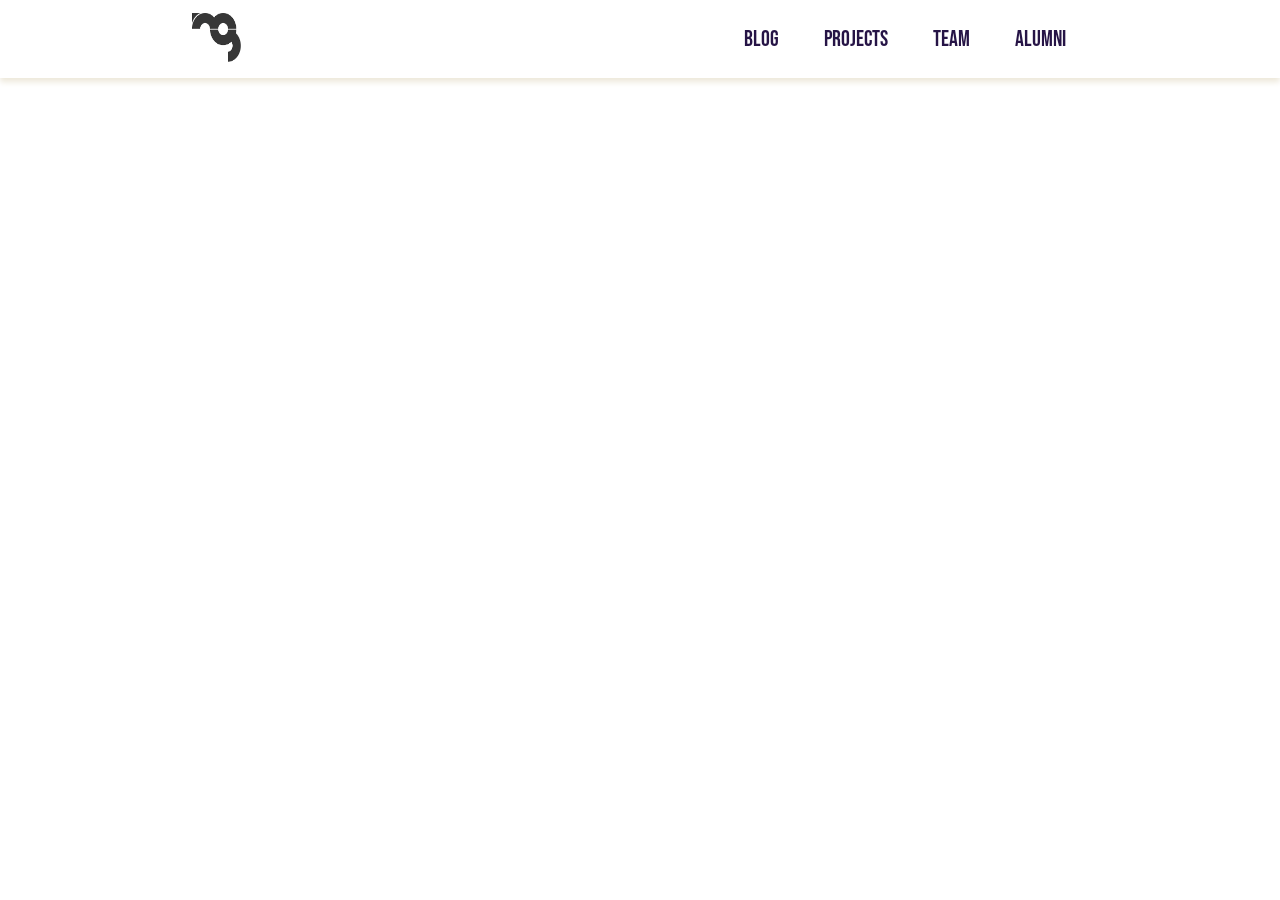
==== index.html @ 042db969 "blog skeleton created" ====
<!DOCTYPE html>
<html>

<head>
    <meta name="viewport" content="width=device-width, initial-scale=1.0">
    <link rel="stylesheet" href="styleIndex.css">
    </link>
    <title>Information Management Group</title>
    <link rel="icon" href="favicon.ico" type="image/x-icon">
</head>

<body>
    <!-- <div class="universe"> -->
        <div class="navSurroundings">
            <div class="navSystem">

                <div class="navLogo">
                    <a href="index.html">
                        <img src="imglogo.png" id="imgLogo" alt="IMG LOGO" width="49px" height="49px">
                        </img></a>
                </div>

                <div class="navLinks">
                    <a href="blog.html" class="navList">BLOG</a>
                    <a href="#" class="navList">PROJECTS</a>
                    <a href="#" class="navList">TEAM</a>
                    <a href="#" class="navList">ALUMNI</a>
                </div>

            </div>
        </div>

        <div class="surroundings">
            <div class="system">
                <div class="mainPage">
                    <!-- 
                <div class="lColumn">
                    <div class="head1">
                        <h1>Playing With</h1>
                    </div>
                    <div class="head1">
                        <h1>new ideas.</h1>
                    </div>
                </div>
                <div class="rColumn"> -->
                    <!-- <img id="compImg" src="computer.png"></img> -->
                    <!-- </div> -->

                </div>
            </div>
        </div>

        <footer class="CreditBox">
            <div class="Credits">© 2021 Information Management Group</div>
        </footer>
    <!-- </div> -->
</body>

</html>
---- styleIndex.css ----
@import url('https://fonts.googleapis.com/css2?family=Bebas+Neue&family=Lato:wght@100&display=swap');
@import url('https://fonts.googleapis.com/css2?family=Bebas+Neue&display=swap');
@import url('https://fonts.googleapis.com/css2?family=Playfair+Display&display=swap');
@import url('https://fonts.googleapis.com/css?family=Nunito+Sans&display=swap');

/* .universe{
    display:flex;
    flex-direction: column;
} */

.navSurroundings{
    position:fixed;
    display: flex;
    flex-direction: row;
    justify-content: center;
    align-items: center;
    background-color: white;
    top: 0;
    left: 0;
    right: 0;
    /* the following box-shadow is copied */
    box-shadow: 0px 4px 6px 0 #ede8da;
}

/* .navSurroundings.universe{
    justify-content: flex-start;
} */

.navSystem{
    display:flex;
    flex-direction: row;
    justify-content: space-between;
    /* the following dimensions for this class are copied except for width */
    width: 70vw;
    height: 78px;
    margin-left: 0.9em;
    margin-right: 0.9em;
}

.navLogo{
    display: flex;
    flex-direction: row;
    justify-content: center;
    align-items: center;
}

.navLinks{
    display: flex;
    flex-direction: row;
    justify-content: space-between;
    align-items:center;

}

.navList{
    font-family: 'Bebas Neue';
    font-size:1.4rem;
    text-decoration: none;
    padding: 0.5em 1em;
    color: #261446;
}

.CreditBox{
    display:flex;
    flex-direction: row;
    justify-content: flex-start;
    align-items: center;
    left: 0;
    right: 0;
    bottom: 0;
    width: 100fw;
    padding: 1em 1em 1em 1em;
    background-color: #263146;
}

/* .CreditBox.universe{
    justify-content: flex-end;
} */

.Credits{
    font-family: sans-serif;
    color: white;
    line-height: 1.4285em;
    margin-left: 1em!important;
    margin-right: 1em!important;
}
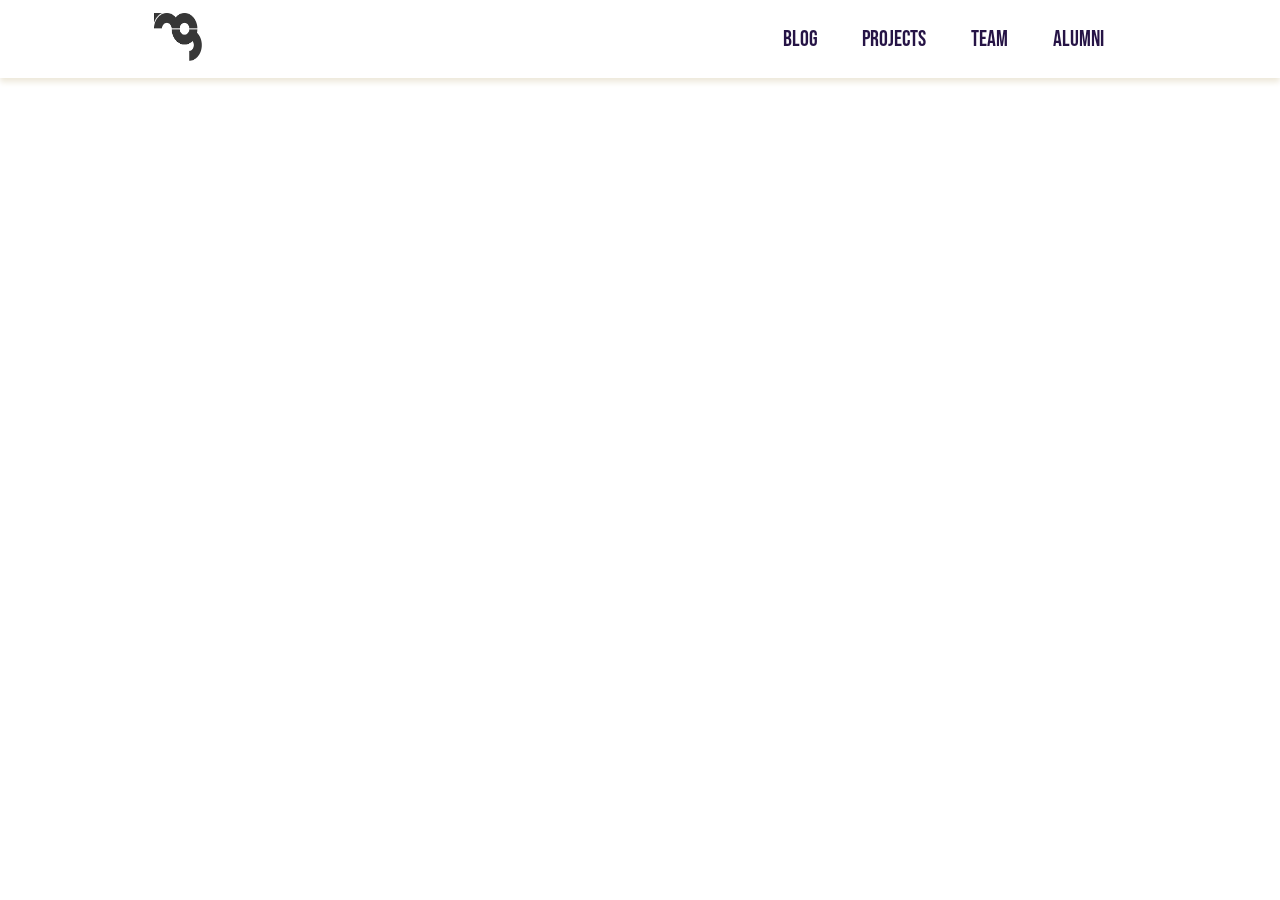
==== commit fae321b3: "Blog Page in Desktop View" ====
--- a/index.html
+++ b/index.html
@@ -10,13 +10,12 @@
 </head>
 
 <body>
-    <!-- <div class="universe"> -->
+    <div class="universe">
         <div class="navSurroundings">
             <div class="navSystem">
-
                 <div class="navLogo">
                     <a href="index.html">
-                        <img src="imglogo.png" id="imgLogo" alt="IMG LOGO" width="49px" height="49px">
+                        <img src="imglogo.png" id="imgLogo" href="index.html" alt="IMG LOGO" width="49px" height="49px">
                         </img></a>
                 </div>
 
@@ -50,10 +49,11 @@
             </div>
         </div>
 
-        <footer class="CreditBox">
-            <div class="Credits">© 2021 Information Management Group</div>
-        </footer>
-    <!-- </div> -->
+        
+    </div>
+    <footer class="CreditBox">
+        <div class="Credits">© 2021 Information Management Group</div>
+    </footer>
 </body>
 
 </html>--- a/styleIndex.css
+++ b/styleIndex.css
@@ -3,10 +3,20 @@
 @import url('https://fonts.googleapis.com/css2?family=Playfair+Display&display=swap');
 @import url('https://fonts.googleapis.com/css?family=Nunito+Sans&display=swap');
 
-/* .universe{
+
+body{
+    display: flex;
+    flex-direction: column;
+    margin: 0 0 0 0;
+    bottom: 0;
+}
+
+#universe{
+    width:100%;
     display:flex;
     flex-direction: column;
-} */
+    min-width:320px;
+}
 
 .navSurroundings{
     position:fixed;
@@ -22,16 +32,12 @@
     box-shadow: 0px 4px 6px 0 #ede8da;
 }
 
-/* .navSurroundings.universe{
-    justify-content: flex-start;
-} */
-
 .navSystem{
     display:flex;
     flex-direction: row;
     justify-content: space-between;
     /* the following dimensions for this class are copied except for width */
-    width: 70vw;
+    width: 76vw;
     height: 78px;
     margin-left: 0.9em;
     margin-right: 0.9em;
@@ -42,6 +48,13 @@
     flex-direction: row;
     justify-content: center;
     align-items: center;
+    width: 48px;
+    min-width: 48px;
+}
+
+#imgLogo{
+    width: 48px;
+    height: 48px;
 }
 
 .navLinks{
@@ -60,27 +73,24 @@
     color: #261446;
 }
 
+
 .CreditBox{
-    display:flex;
+    /* display:flex;
     flex-direction: row;
     justify-content: flex-start;
-    align-items: center;
-    left: 0;
-    right: 0;
-    bottom: 0;
-    width: 100fw;
-    padding: 1em 1em 1em 1em;
-    background-color: #263146;
+    align-items: center; */
+    padding: 0.5em 1em 0.5em 1em;
+    /* left: 0;
+    right: 0; */
+    width: 100vw;
+    background-color: #263146; 
 }
-
-/* .CreditBox.universe{
-    justify-content: flex-end;
-} */
 
 .Credits{
     font-family: sans-serif;
     color: white;
-    line-height: 1.4285em;
+    line-height: 1.4em;
     margin-left: 1em!important;
     margin-right: 1em!important;
+    /* align-items: center; */
 }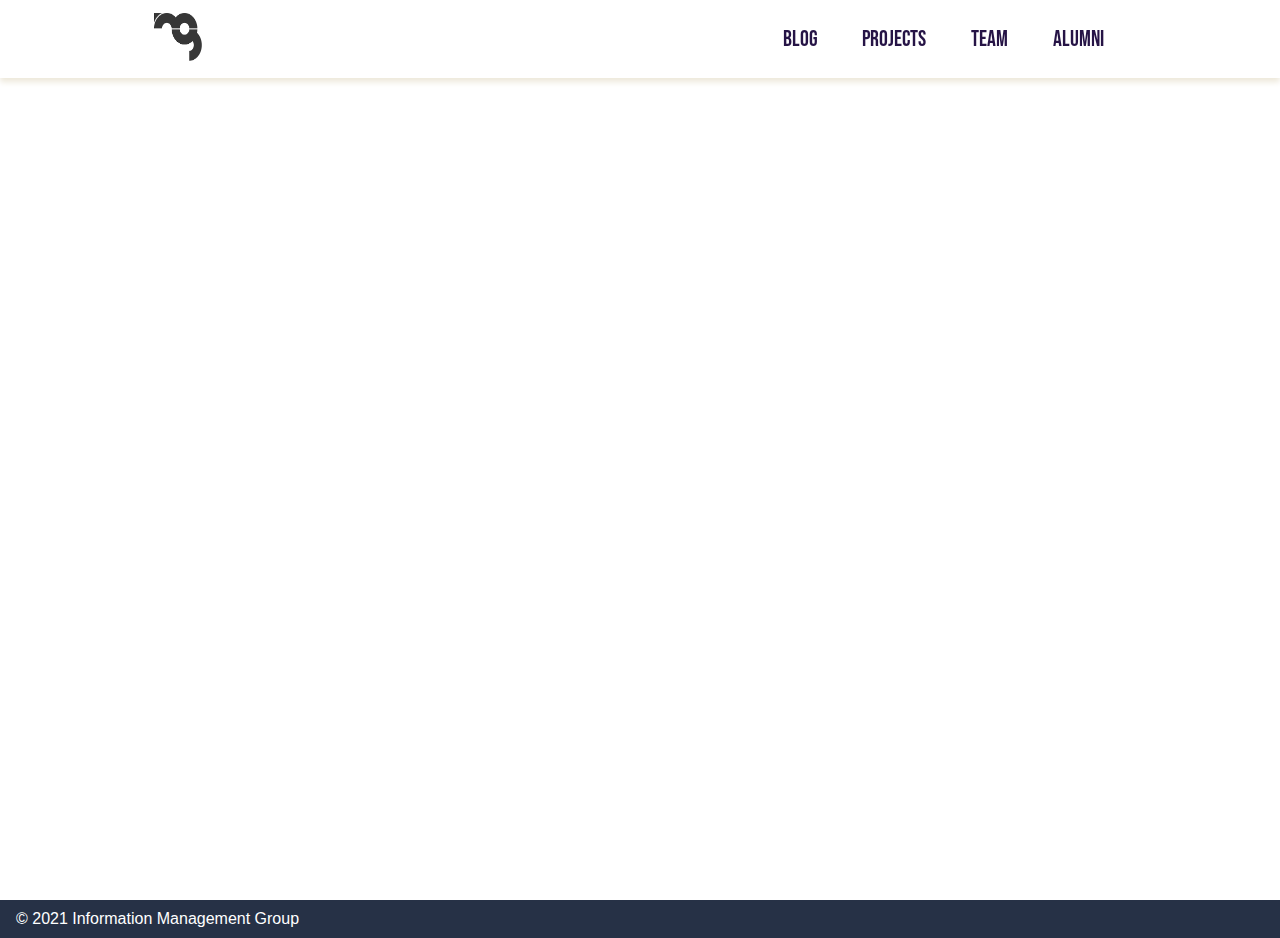
==== commit 4f1e8076: "worked a bit on blog" ====
--- a/index.html
+++ b/index.html
@@ -32,19 +32,7 @@
         <div class="surroundings">
             <div class="system">
                 <div class="mainPage">
-                    <!-- 
-                <div class="lColumn">
-                    <div class="head1">
-                        <h1>Playing With</h1>
-                    </div>
-                    <div class="head1">
-                        <h1>new ideas.</h1>
-                    </div>
-                </div>
-                <div class="rColumn"> -->
-                    <!-- <img id="compImg" src="computer.png"></img> -->
-                    <!-- </div> -->
-
+                   
                 </div>
             </div>
         </div>
--- a/styleIndex.css
+++ b/styleIndex.css
@@ -73,13 +73,26 @@
     color: #261446;
 }
 
+.surroundings{
+    width:100vw;
+    height:100vh;
+}
+
+.system{
+    width: 76vw;
+    height: 100vh;
+}
+
+.mainPage{
+    
+}
 
 .CreditBox{
     /* display:flex;
     flex-direction: row;
     justify-content: flex-start;
     align-items: center; */
-    padding: 0.5em 1em 0.5em 1em;
+    padding: 0.5em 0em 0.5em 0em;
     /* left: 0;
     right: 0; */
     width: 100vw;
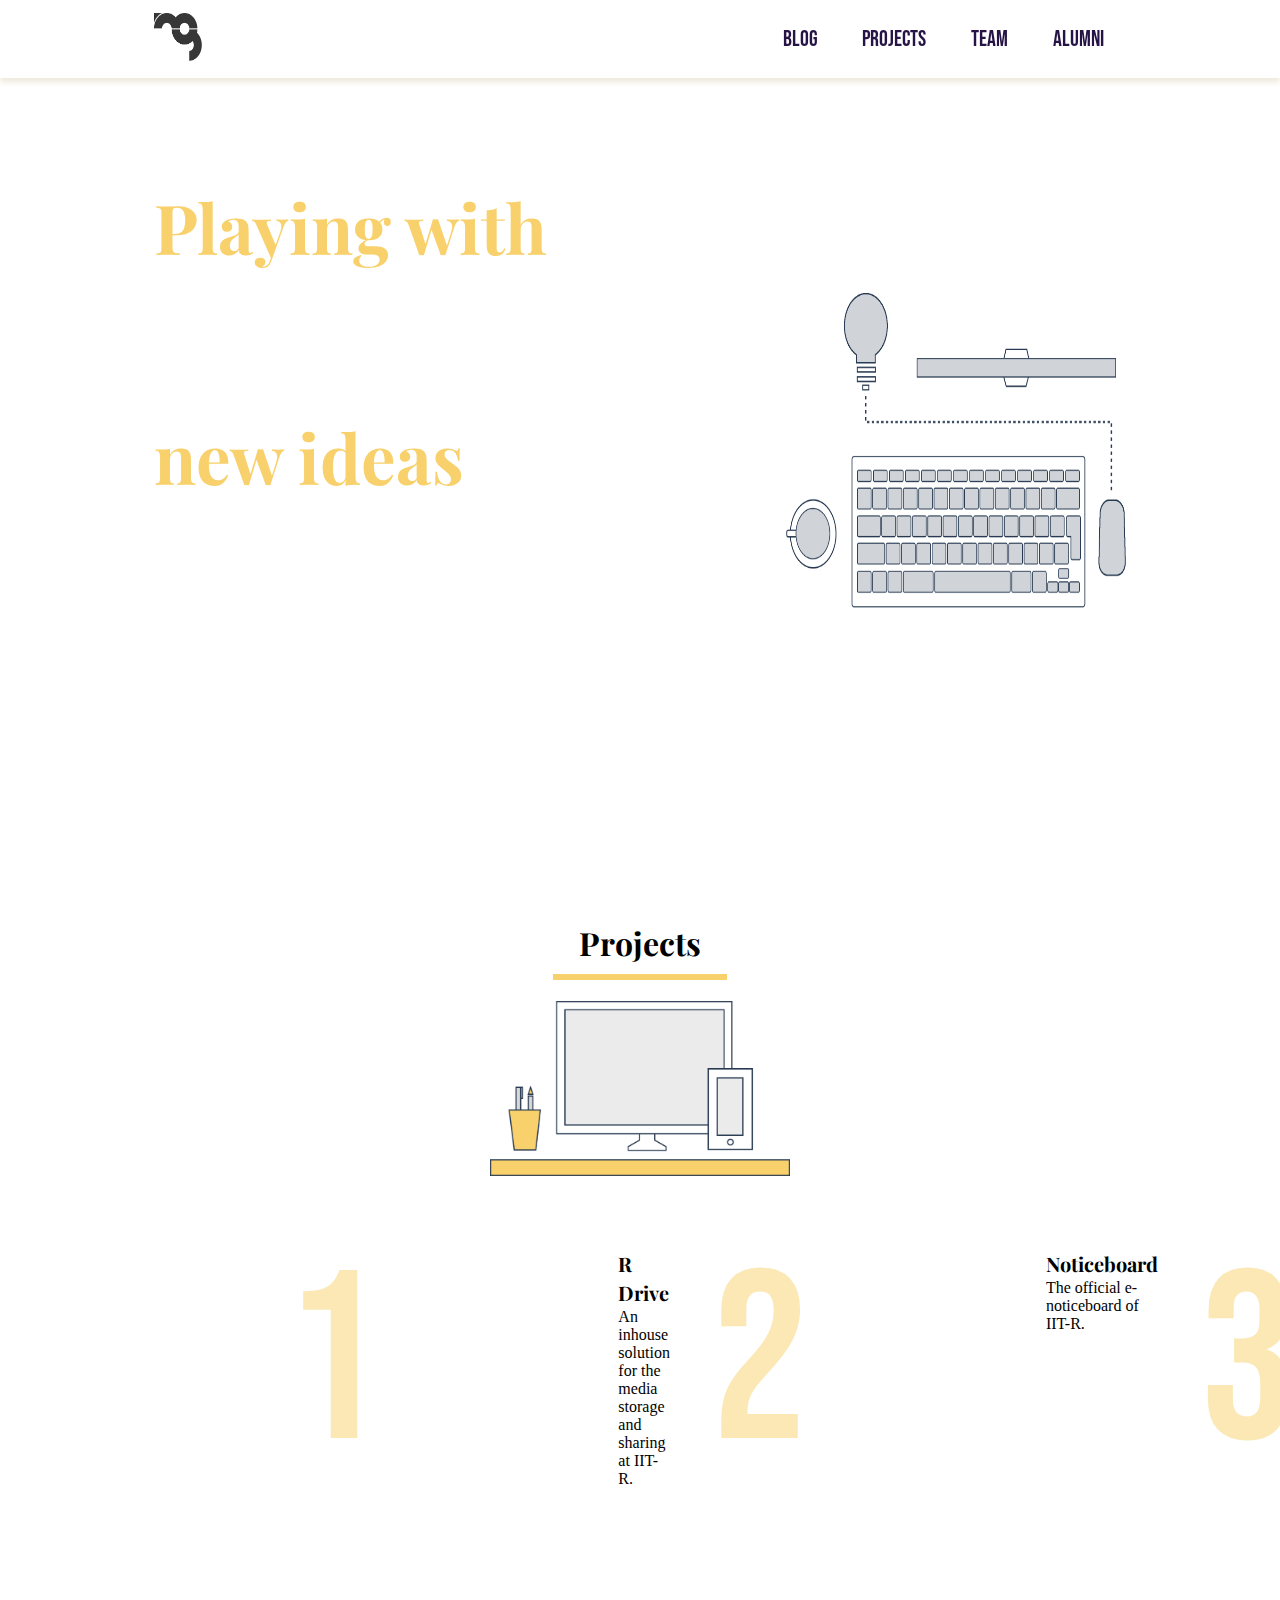
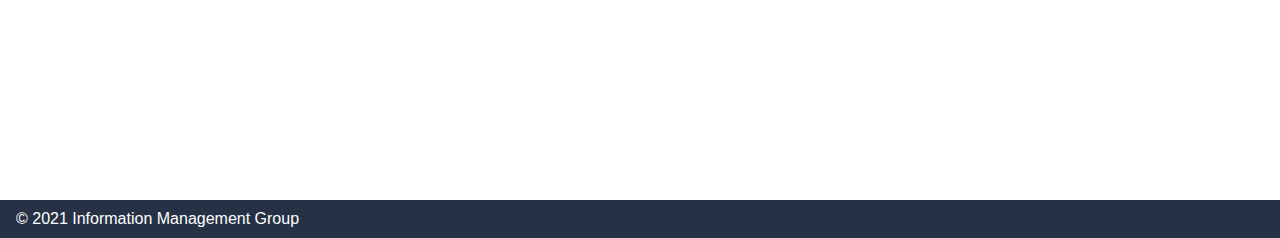
==== commit 1af0faba: "last work left" ====
--- a/index.html
+++ b/index.html
@@ -29,15 +29,75 @@
             </div>
         </div>
 
-        <div class="surroundings">
-            <div class="system">
-                <div class="mainPage">
-                   
+        <div class="mainSurroundings">
+            <div class="mainPage">
+                <div class="mainPageSystem">
+                    <div class="lcolumn">
+                        <h1 class="mainPageHeading">Playing with</h1>
+                        <h1 class="mainPageHeading">new ideas</h1>
+                        <br>
+                        <p class="mainPageCaption">
+                            The group flaunts a wide spectrum of projects,
+                             influencing over eight thousand lives on campus.
+                        </p>
+                    </div>
+                    <div class="rcolumn">
+                        <img class="compImage" src="computer.png" />
+                    </div>
                 </div>
             </div>
         </div>
 
+        <div class="projSurroundings">
+            <div class="projectsPage">
+                <div class="projectsPageSystem">
+                    <div class="row1">
+                       <h1 class="projectsPageHeading">Projects</h1> 
+                    </div>
+                    <div class="row2">
+                        <img class="deskImage" src="project (1).png" />
+                    </div>
+                    <div class="row3">
+                        <div class="box">
+                            <div class="num">1</div>
+                            <div class="details">
+                                <div class="projHead">R Drive</div>
+                                <div class="projCap">An inhouse solution for the media storage and sharing at IIT-R.</div>
+                            </div>
+                        </div>
+                        <div class="box">
+                            <div class="num">2</div>
+                            <div class="details">
+                                <div class="projHead">Noticeboard</div>
+                                <div class="projCap">The official e-noticeboard of IIT-R.</div>
+                            </div>
+                        </div>
+                        <div class="box">
+                            <div class="num">3</div>
+                            <div class="details">
+                                <div class="projHead">No Dues</div>
+                                <div class="projCap">Digitises the hectic process of obtaining no dues which were previously to be taken from 12-15 offices individually now from your personal desktop.</div>
+                            </div>
+                        </div>
+                        <div class="box">
+                            <div class="num">4</div>
+                            <div class="details">
+                                <div class="projHead">Connect-e-dil</div>
+                                <div class="projCap">A fun app active in valentine's week (that time of the year), where students can send and receive roses (even anonymously), make couples, vote for other couples and shoutout their heart out. </div>
+                            </div>
+                        </div>
+                    </div>
+                </div>    
+            </div>
+        </div>
         
+
+        <div class="blogPage">
+
+        </div>
+        <div class="contactPage">
+
+        </div>
     </div>
     <footer class="CreditBox">
         <div class="Credits">© 2021 Information Management Group</div>
--- a/styleIndex.css
+++ b/styleIndex.css
@@ -16,6 +16,8 @@
     display:flex;
     flex-direction: column;
     min-width:320px;
+    overflow: hidden;
+
 }
 
 .navSurroundings{
@@ -30,6 +32,7 @@
     right: 0;
     /* the following box-shadow is copied */
     box-shadow: 0px 4px 6px 0 #ede8da;
+    overflow: hidden!important;
 }
 
 .navSystem{
@@ -41,6 +44,8 @@
     height: 78px;
     margin-left: 0.9em;
     margin-right: 0.9em;
+    overflow: hidden;
+
 }
 
 .navLogo{
@@ -73,18 +78,180 @@
     color: #261446;
 }
 
-.surroundings{
+.mainSurroundings{
     width:100vw;
     height:100vh;
-}
-
-.system{
-    width: 76vw;
-    height: 100vh;
+    display: flex;
+    flex-direction: column;
+    /* display: grid;
+    grid-template-columns: 1fr;
+    grid-template-rows: 2fr 1fr 1fr 1fr; */
+    align-items: center;
 }
 
 .mainPage{
+    display: flex;
+    flex-direction: row;
+    justify-content: center;
+    width:100%;
+    height: 100%;
+    background-image: url('https://channeli.in//static/maintainer_site/background.svg');
+    background-size: cover;
+    background-position: center;
+    /* padding-top: 80px; */
+    overflow: hidden!important;
+
+}
+
+.mainPageSystem{
+    width: 76%;
+    height: 100%;
+    margin-left: 0.9em;
+    margin-right: 0.9em;
+    /* display: flex;
+    flex-direction: row; */
+    display: grid;
+    grid-template-columns: 1fr 1fr;
+    justify-content: space-around;
+}
+
+.lcolumn{
+    display: flex;
+    flex-direction: column;
+    justify-content: center;
+    /* height: 70vh; */
+}
+
+.mainPageHeading{
+    font-family: 'Playfair Display';
+    font-size: 4.3em;
+    color: #f8d16c;
+    display: inline;
+    line-height: 2;
+    /*I have copied this below background image details: */
+    background-image: linear-gradient( to right, rgba(255, 255, 255, 0.2) 0%, rgba(255, 255, 255, 0.2) 80%, rgba(255, 255, 255, 0.2) 80%, transparent 80%, transparent 100% );
+
+}
+
+.mainPageCaption{
+    color: white;
+    font-size: 24px;
+    font-family: Helvetica;
+    font-weight: 400;
+    line-height: 50px;
+    padding-right: 30px;
+}
+
+.rcolumn{
+    display: flex;
+    flex-direction: row;
+    justify-content: flex-end;
+    align-items: center;
+    overflow: hidden;
+}
+
+.compImage{
+    width: 70%;
+    height: 35%;
+}
+
+.projSurroundings{
+    width:100vw;
+    height:100vh;
+    display: flex;
+    flex-direction: column;
+}
+
+.projectsPage{
+    display: flex;
+    flex-direction: row;
+    justify-content: center;
+    overflow: hidden!important;
+
+}
+
+.projectsPageSystem{
+    width: 76%;
+    height: 100%;
+    margin-left: 0.9em;
+    margin-right: 0.9em;
+    display: flex;
+    flex-direction: column;
+    align-items: center;
+}
+
+.row1{
+    display: flex;
+    flex-direction: row;
+    justify-content: center;
     
+}
+
+.projectsPageHeading{
+    font-size: 32px;
+    font-family: 'Playfair Display';
+    padding: 0em 0.8em 0.3em 0.8em;
+    /*bottom border is copied*/
+    border-bottom: 0.2em #f8d16c solid;
+}
+
+.deskImage{
+    height: 175px;
+    width: 300px;
+}
+
+.row3{
+    width: 76%;
+    height: 100%;
+    margin-left: 0.9em;
+    margin-right: 0.9em;
+    display: grid;
+    grid-template-rows: 1fr;
+    grid-template-columns: 1fr 1fr 1fr 1fr;
+}
+
+.box{
+    margin-top: 28px;
+    margin-bottom: 28px;
+    padding: 14px 14px 14px 14px;
+    /* height: 98.6px;
+    width: 253.75px; */
+    display: flex;
+    flex-direction: row;
+    justify-content: space-around;
+    background-color: transparent;
+}
+.num{
+    /* line-height: 1.428em; */
+    overflow: hidden;
+    min-width: 320px;
+    left: 0;
+    height: 100%;
+    font-size: 15em;
+    color: rgba(248, 209, 108, 0.5);
+    font-family: 'Bebas Neue';
+}
+
+.details{
+    margin-top: 14px;
+    padding: 14px 14px 14px 14px;
+    display: flex;
+    flex-direction: column;
+    background-color: transparent;
+}
+
+.projHead{
+    line-height: 1.4285em;
+    display: inline;
+    font-family: 'Playfair Display', serif;
+    font-size: 20px;
+    color: black;
+    font-weight:bolder;
+
+}
+
+.projCap{
+
 }
 
 .CreditBox{
@@ -97,6 +264,7 @@
     right: 0; */
     width: 100vw;
     background-color: #263146; 
+    overflow: hidden;
 }
 
 .Credits{
@@ -106,4 +274,6 @@
     margin-left: 1em!important;
     margin-right: 1em!important;
     /* align-items: center; */
+    overflow: hidden;
+
 }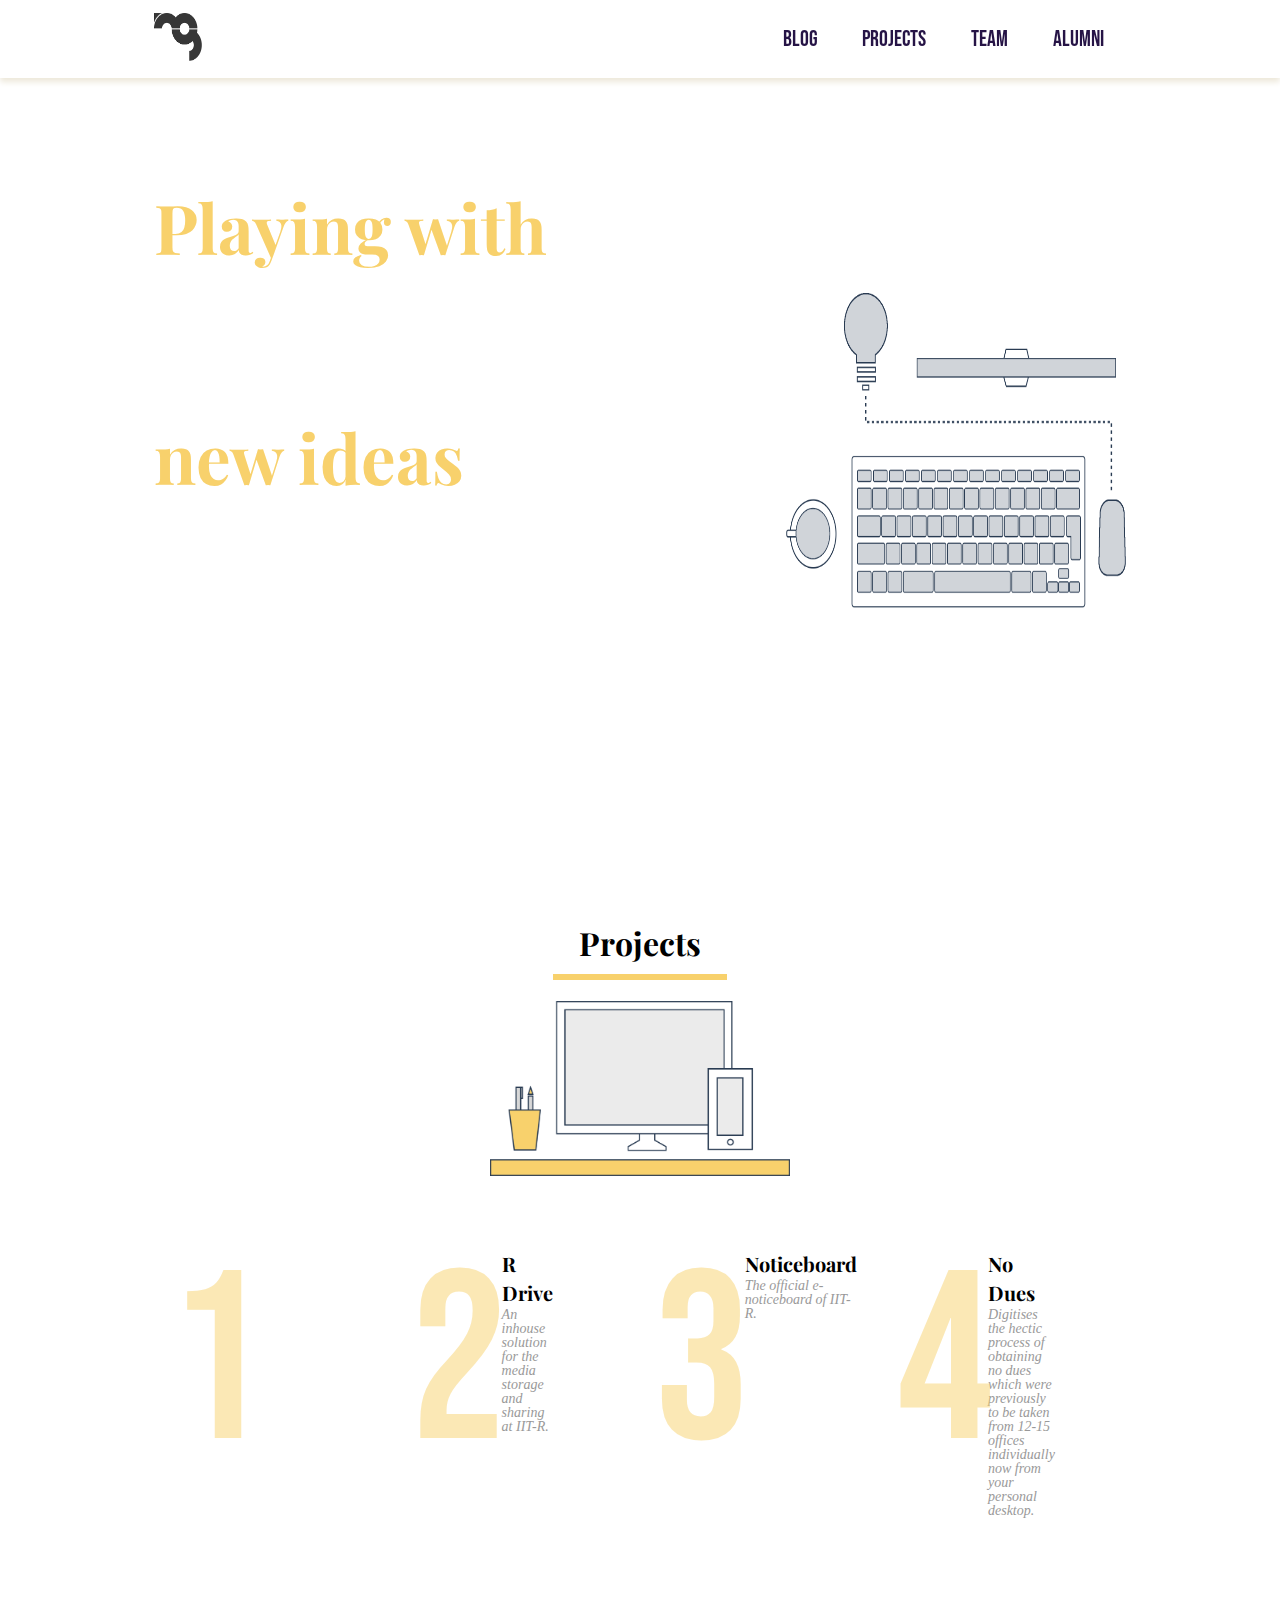
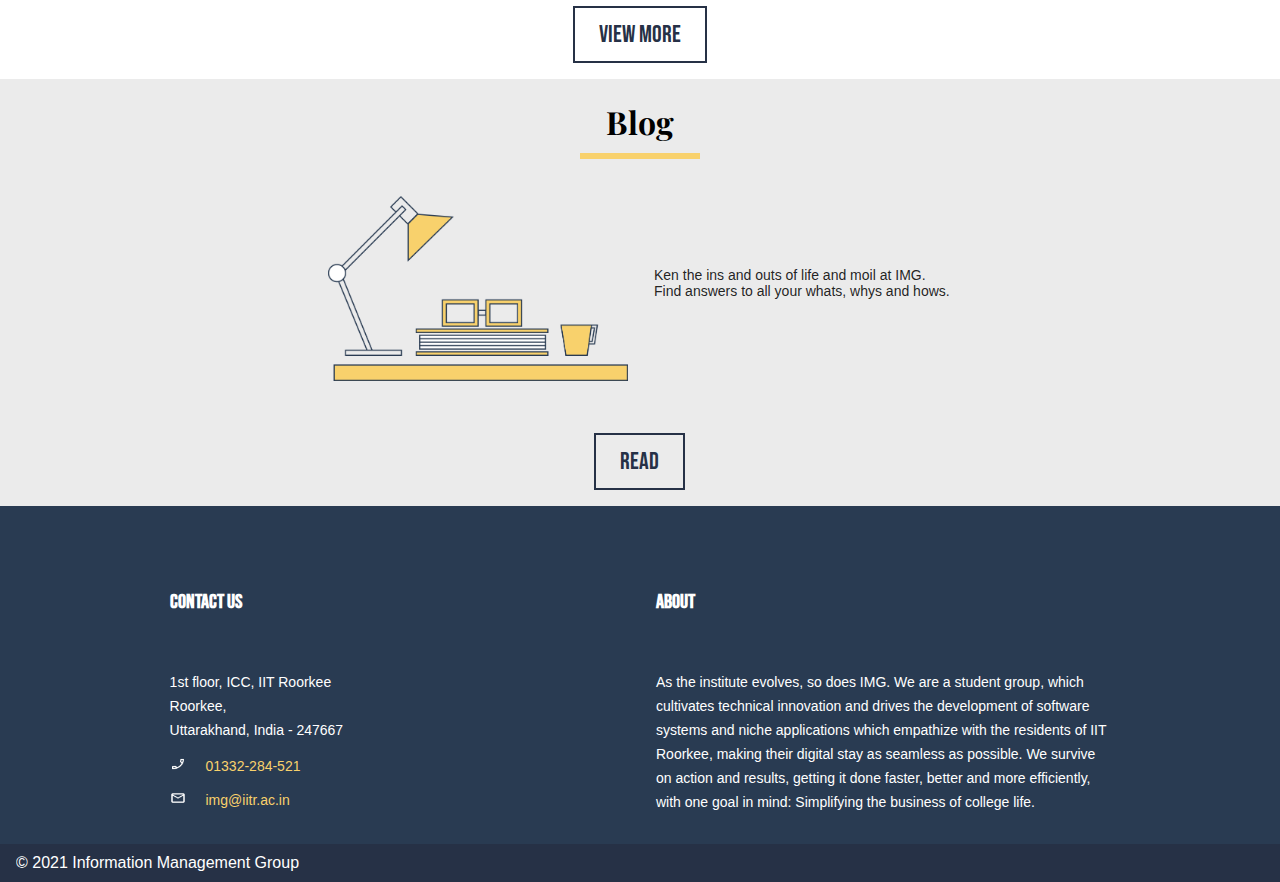
==== commit 35c2364d: "Projects part is tough" ====
--- a/index.html
+++ b/index.html
@@ -11,6 +11,8 @@
 
 <body>
     <div class="universe">
+
+
         <div class="navSurroundings">
             <div class="navSystem">
                 <div class="navLogo">
@@ -29,6 +31,7 @@
             </div>
         </div>
 
+
         <div class="mainSurroundings">
             <div class="mainPage">
                 <div class="mainPageSystem">
@@ -38,7 +41,7 @@
                         <br>
                         <p class="mainPageCaption">
                             The group flaunts a wide spectrum of projects,
-                             influencing over eight thousand lives on campus.
+                            influencing over eight thousand lives on campus.
                         </p>
                     </div>
                     <div class="rcolumn">
@@ -48,60 +51,139 @@
             </div>
         </div>
 
+
         <div class="projSurroundings">
             <div class="projectsPage">
-                <div class="projectsPageSystem">
+                <div class="System">
                     <div class="row1">
-                       <h1 class="projectsPageHeading">Projects</h1> 
+                        <h1 class="Heading">Projects</h1>
                     </div>
                     <div class="row2">
                         <img class="deskImage" src="project (1).png" />
                     </div>
                     <div class="row3">
-                        <div class="box">
-                            <div class="num">1</div>
-                            <div class="details">
-                                <div class="projHead">R Drive</div>
-                                <div class="projCap">An inhouse solution for the media storage and sharing at IIT-R.</div>
+                        <!-- <div class="boxContainer"> -->
+                            <div class="box">
+                                <div class="num">1</div>
+                                <div class="details">
+                                    <div class="projHead">R Drive</div>
+                                    <div class="projCap">An inhouse solution for the media storage and sharing at IIT-R.
+                                    </div>
+                                </div>
+                            </div>
+                            <div class="box">
+                                <div class="num">2</div>
+                                <div class="details">
+                                    <div class="projHead">Noticeboard</div>
+                                    <div class="projCap">The official e-noticeboard of IIT-R.</div>
+                                </div>
+                            </div>
+                            <div class="box">
+                                <div class="num">3</div>
+                                <div class="details">
+                                    <div class="projHead">No Dues</div>
+                                    <div class="projCap">Digitises the hectic process of obtaining no dues which were
+                                        previously to be taken from 12-15 offices individually now from your personal
+                                        desktop.</div>
+                                </div>
+                            </div>
+                            <div class="box">
+                                <div class="num">4</div>
+                                <div class="details">
+                                    <div class="projHead">Connect-e-dil</div>
+                                    <div class="projCap">A fun app active in valentine's week (that time of the year),
+                                        where students can send and receive roses (even anonymously), make couples, vote
+                                        for other couples and shoutout their heart out. </div>
+                                </div>
+                            </div>
+                        <!-- </div> -->
+
+                    </div>
+                    <div class="row4">
+                        <div class="viewMore" href="#">VIEW MORE</div>
+                    </div>
+                </div>
+            </div>
+        </div>
+
+
+        <div class="blogSurroundings">
+            <div class="blogPage">
+                <div class="System">
+                    <div class="blogHead">
+                        <h1 class="Heading">Blog</h1>
+                    </div>
+                    <div class="blogBody">
+                        <div class="blogImgBox"> 
+                            <img class="blogImage" src="blog.png" />
+                        </div>
+                        <div class="blogDetails">Ken the ins and outs of life and moil at IMG. <br>Find answers to all your whats, whys and hows.</div>
+                    </div>
+                    <div class="readBox">
+                        <a class="read" href="blog.html">READ</a>
+                    </div>
+                </div>
+            </div>
+        </div>
+
+
+        <div class="contactSurroundings">
+            <div class="contactPage">
+                <div class="System">
+                    <div class="columns">
+                        <div class="Contact">
+                            <div class="topic">
+                                <h5>CONTACT US</h5>
+                            </div>
+                            <div class="content">
+                                <p class="address">
+                                    1st floor, ICC, IIT Roorkee<br>
+                                    Roorkee,<br>
+                                    Uttarakhand, India - 247667
+
+                                </p>
+                                <p class="linkBox">
+                                    <img class="contactImg" src="outline_phone_enabled_white_24dp.png" />
+                                    <span class="contactText">01332-284-521</span>
+                                </p>
+                                <p class="linkBox">
+                                    <img class="contactImg" src="outline_email_white_24dp.png" />
+                                    <span class="contactText">img@iitr.ac.in</span>
+                                </p>
+                                <div class="links">
+                                
+                                </div>
+                            </div>
+                            
+                        </div>
+
+                        <div class="About">
+                            <div class="topic">
+                                <h5>ABOUT</h5>
+                            </div>
+                            <div class="content">
+                                <p>As the institute evolves, so does IMG. We are a student group, which cultivates technical innovation and drives the development of software systems and niche applications which empathize with the residents of IIT Roorkee, making their digital stay as seamless as possible. We survive on action and results, getting it done faster, better and more efficiently, with one goal in mind: Simplifying the business of college life.</p>
                             </div>
                         </div>
-                        <div class="box">
-                            <div class="num">2</div>
-                            <div class="details">
-                                <div class="projHead">Noticeboard</div>
-                                <div class="projCap">The official e-noticeboard of IIT-R.</div>
-                            </div>
-                        </div>
-                        <div class="box">
-                            <div class="num">3</div>
-                            <div class="details">
-                                <div class="projHead">No Dues</div>
-                                <div class="projCap">Digitises the hectic process of obtaining no dues which were previously to be taken from 12-15 offices individually now from your personal desktop.</div>
-                            </div>
-                        </div>
-                        <div class="box">
-                            <div class="num">4</div>
-                            <div class="details">
-                                <div class="projHead">Connect-e-dil</div>
-                                <div class="projCap">A fun app active in valentine's week (that time of the year), where students can send and receive roses (even anonymously), make couples, vote for other couples and shoutout their heart out. </div>
-                            </div>
-                        </div>
+                        
                     </div>
-                </div>    
+                </div>
             </div>
-        </div>
-        
-
-        <div class="blogPage">
 
         </div>
-        <div class="contactPage">
 
-        </div>
+
     </div>
+
+
+
     <footer class="CreditBox">
         <div class="Credits">© 2021 Information Management Group</div>
     </footer>
+
+
+
+
 </body>
 
 </html>--- a/styleIndex.css
+++ b/styleIndex.css
@@ -21,6 +21,11 @@
 }
 
 .navSurroundings{
+
+    /*It is persistently ignoring Overflow command
+     and keeps on making the lower scroll bar appear '^' */
+
+
     position:fixed;
     display: flex;
     flex-direction: row;
@@ -32,7 +37,8 @@
     right: 0;
     /* the following box-shadow is copied */
     box-shadow: 0px 4px 6px 0 #ede8da;
-    overflow: hidden!important;
+    width:100%;
+    overflow: hidden !important;
 }
 
 .navSystem{
@@ -156,10 +162,10 @@
 }
 
 .projSurroundings{
-    width:100vw;
-    height:100vh;
-    display: flex;
-    flex-direction: column;
+    max-width:100vw;
+    display: flex;
+    flex-direction: column;
+    align-items: center;
 }
 
 .projectsPage{
@@ -170,8 +176,8 @@
 
 }
 
-.projectsPageSystem{
-    width: 76%;
+.System{
+    width: 76vw;
     height: 100%;
     margin-left: 0.9em;
     margin-right: 0.9em;
@@ -187,7 +193,7 @@
     
 }
 
-.projectsPageHeading{
+.Heading{
     font-size: 32px;
     font-family: 'Playfair Display';
     padding: 0em 0.8em 0.3em 0.8em;
@@ -200,14 +206,22 @@
     width: 300px;
 }
 
-.row3{
+.boxContainer{
     width: 76%;
     height: 100%;
     margin-left: 0.9em;
     margin-right: 0.9em;
+}
+
+.row3{
+    width: 100%;
     display: grid;
     grid-template-rows: 1fr;
-    grid-template-columns: 1fr 1fr 1fr 1fr;
+    grid-template-columns: 25% 25% 25% 25%;
+
+    /* display: flex;
+    flex-direction: row; */
+    overflow:hidden;
 }
 
 .box{
@@ -221,6 +235,7 @@
     justify-content: space-around;
     background-color: transparent;
 }
+
 .num{
     /* line-height: 1.428em; */
     overflow: hidden;
@@ -247,11 +262,195 @@
     font-size: 20px;
     color: black;
     font-weight:bolder;
-
 }
 
 .projCap{
-
+    font-size: 14px;
+    font-style: italic;
+    line-height: 1em;
+    color: #999999;
+
+}
+
+.row4{
+    margin: 1rem 0 0 0;
+    padding: 1rem 1rem 1rem 1rem;
+}
+
+.viewMore{
+    display: inline-block;
+    padding: 0.5em 1em;
+    font-family: 'Bebas Neue';
+    font-size: 1.5rem;
+    border:2px solid #263146;
+    color: #263146;
+    cursor: pointer;
+
+}
+
+.viewMore:hover{
+    display: inline-block;
+    padding: 0.5em 1em;
+    font-family: 'Bebas Neue';
+    font-size: 1.5rem;
+    border:2px solid #263146;
+    color: #263146;
+    background-color:#f8d06c;
+}
+
+.blogSurroundings{
+    max-width:100vw;
+    display: flex;
+    flex-direction: column;
+    align-items: center;
+    background-color: #ebebeb;
+}
+
+.blogPage{
+    display: flex;
+    flex-direction: row;
+    justify-content: center;
+    overflow: hidden!important;
+}
+
+.blogHead{
+    display: flex;
+    flex-direction: row;
+    justify-content: center;
+    
+}
+
+.blogBody{
+    /* display: flex;
+    flex-direction: row; */
+    display: grid;
+    grid-template-columns: 50% 50%;
+    justify-content: space-around;
+    align-items: center;
+    flex-wrap: wrap;
+}
+
+.blogImgBox{
+    padding: 1em 1em 1em 1em;
+}
+
+.blogImage{
+    width:300px;
+    height: 50%;
+}
+
+.blogDetails{
+    padding: 1em 1em 1em 1em;
+
+    font-family: Helvetica,'Lato' ,sans-serif;
+    margin: 0 0 1em 0;
+    font-size: 14px;
+    color: rgba(0,0,0,.87);
+}
+
+.readBox{
+    margin: 1rem 0 0 0;
+    padding: 1rem 1rem 1rem 1rem;
+}
+
+.read{
+    display: inline-block;
+    padding: 0.5em 1em;
+    font-family: 'Bebas Neue';
+    font-size: 1.5rem;
+    border:2px solid #263146;
+    color: #263146;
+    cursor: pointer;
+    text-decoration: none;
+
+}
+
+.read:hover{
+    display: inline-block;
+    padding: 0.5em 1em;
+    font-family: 'Bebas Neue';
+    font-size: 1.5rem;
+    border:2px solid #263146;
+    color: #263146;
+    background-color:#f8d06c;
+    text-decoration: none;
+
+}
+
+.contactSurroundings{
+    max-width:100vw;
+    display: flex;
+    flex-direction: column;
+    align-items: center;
+    background-color: #293b52;
+}
+
+.contactPage{
+    display: flex;
+    flex-direction: row;
+    justify-content: center;
+    overflow: hidden!important;
+
+}
+
+.columns{
+    /* display: flex;
+    flex-direction: row-reverse; */
+    display: grid;
+    grid-template-columns: 50% 50%;
+    justify-content: center;
+    width: 100%;
+}
+
+.Contact{
+    padding: 1em 1em 1em 1em;
+    display: flex;
+    flex-direction: column;
+    align-items: flex-start;
+    justify-content: flex-start;
+}
+
+.About{
+    padding: 1em 1em 1em 1em;
+    display: flex;
+    flex-direction: column;
+    align-items: flex-start;
+    justify-content: flex-start;
+
+}
+
+.topic{
+    font-size: 1.5rem;
+    line-height: 2;
+    font-family: 'Bebas Neue';
+    color: white;
+    padding-top: 28px;
+}
+
+.content{
+    color: white;
+    font-family: Helvetica, sans-serif;
+    font-size: 14px;
+    line-height: 24px;
+}
+
+.linkBox{
+    margin: 0 0 1em;
+    line-height: 1.4285em;
+}
+
+.contactImg{
+    width: 1.18em;
+    height: 1em;
+    display: inline-block;
+    margin: 0 0.25em 0 0;
+    color: white;
+    opacity: 100%;
+}
+
+.contactText{
+    margin: 0 0 0 12px;
+    color: #f8d16c;
 }
 
 .CreditBox{
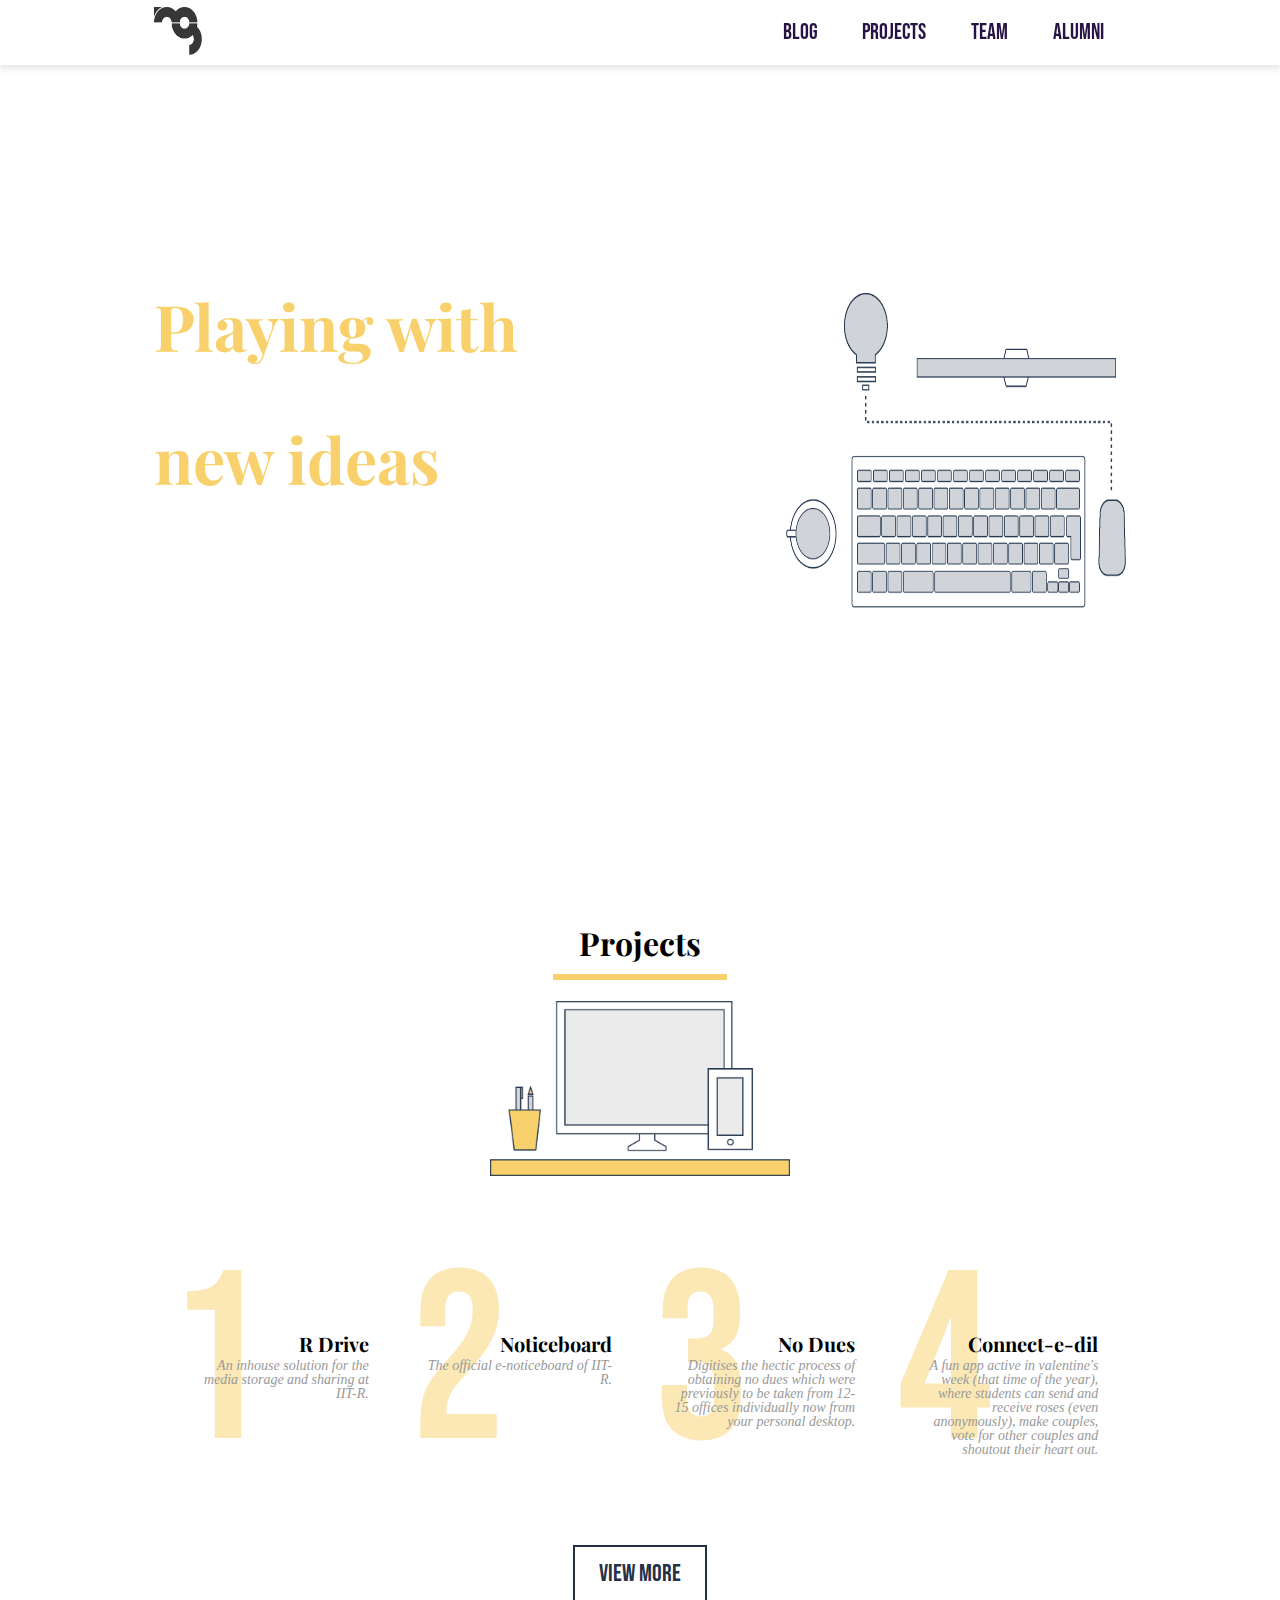
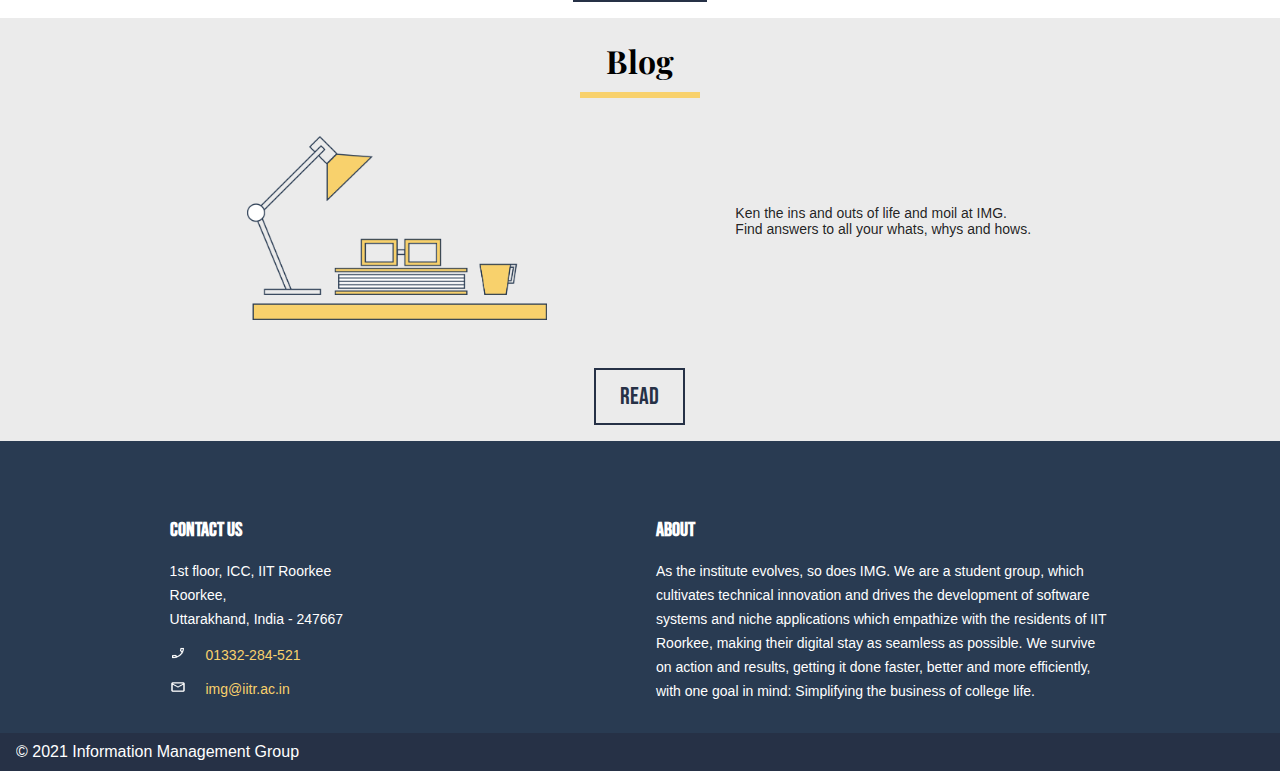
==== commit cb486525: "Final Submission" ====
--- a/index.html
+++ b/index.html
@@ -10,34 +10,33 @@
 </head>
 
 <body>
+    
+    <div class="navSurroundings">
+        <div class="navSystem">
+            <div class="navLogo">
+                <a href="index.html">
+                    <img src="imglogo.png" id="imgLogo" href="index.html" alt="IMG LOGO" width="49px" height="49px">
+                    </img></a>
+            </div>
+
+            <div class="navLinks">
+                <a href="blog.html" class="navList">BLOG</a>
+                <a href="#" class="navList">PROJECTS</a>
+                <a href="#" class="navList">TEAM</a>
+                <a href="#" class="navList">ALUMNI</a>
+            </div>
+
+        </div>
+    </div>
+    
     <div class="universe">
-
-
-        <div class="navSurroundings">
-            <div class="navSystem">
-                <div class="navLogo">
-                    <a href="index.html">
-                        <img src="imglogo.png" id="imgLogo" href="index.html" alt="IMG LOGO" width="49px" height="49px">
-                        </img></a>
-                </div>
-
-                <div class="navLinks">
-                    <a href="blog.html" class="navList">BLOG</a>
-                    <a href="#" class="navList">PROJECTS</a>
-                    <a href="#" class="navList">TEAM</a>
-                    <a href="#" class="navList">ALUMNI</a>
-                </div>
-
-            </div>
-        </div>
-
 
         <div class="mainSurroundings">
             <div class="mainPage">
                 <div class="mainPageSystem">
                     <div class="lcolumn">
-                        <h1 class="mainPageHeading">Playing with</h1>
-                        <h1 class="mainPageHeading">new ideas</h1>
+                        <h1 class="mainPageHeading" style="margin-bottom: 0px;">Playing with</h1>
+                        <h1 class="mainPageHeading" style="margin-bottom: 0px;">new ideas</h1>
                         <br>
                         <p class="mainPageCaption">
                             The group flaunts a wide spectrum of projects,
--- a/styleIndex.css
+++ b/styleIndex.css
@@ -1,6 +1,6 @@
 @import url('https://fonts.googleapis.com/css2?family=Bebas+Neue&family=Lato:wght@100&display=swap');
 @import url('https://fonts.googleapis.com/css2?family=Bebas+Neue&display=swap');
-@import url('https://fonts.googleapis.com/css2?family=Playfair+Display&display=swap');
+@import url('https://fonts.googleapis.com/css2?family=Playfair+Display:wght@700&display=swap');
 @import url('https://fonts.googleapis.com/css?family=Nunito+Sans&display=swap');
 
 
@@ -17,7 +17,7 @@
     flex-direction: column;
     min-width:320px;
     overflow: hidden;
-
+    padding-top: 80px;
 }
 
 .navSurroundings{
@@ -36,9 +36,10 @@
     left: 0;
     right: 0;
     /* the following box-shadow is copied */
-    box-shadow: 0px 4px 6px 0 #ede8da;
+    box-shadow: 0px 4px 6px 0 #8f8f8f3a;
     width:100%;
     overflow: hidden !important;
+    height: 65px;
 }
 
 .navSystem{
@@ -46,7 +47,7 @@
     flex-direction: row;
     justify-content: space-between;
     /* the following dimensions for this class are copied except for width */
-    width: 76vw;
+    width: 76%;
     height: 78px;
     margin-left: 0.9em;
     margin-right: 0.9em;
@@ -85,7 +86,7 @@
 }
 
 .mainSurroundings{
-    width:100vw;
+    width:100%;
     height:100vh;
     display: flex;
     flex-direction: column;
@@ -93,6 +94,8 @@
     grid-template-columns: 1fr;
     grid-template-rows: 2fr 1fr 1fr 1fr; */
     align-items: center;
+
+    overflow: hidden !important;
 }
 
 .mainPage{
@@ -125,23 +128,34 @@
     display: flex;
     flex-direction: column;
     justify-content: center;
+    align-items: flex-start;
     /* height: 70vh; */
 }
 
 .mainPageHeading{
-    font-family: 'Playfair Display';
-    font-size: 4.3em;
+    font-family: 'Playfair Display', serif;
+    font-size: 4.0em;
     color: #f8d16c;
     display: inline;
-    line-height: 2;
+    line-height: 1.4;
     /*I have copied this below background image details: */
-    background-image: linear-gradient( to right, rgba(255, 255, 255, 0.2) 0%, rgba(255, 255, 255, 0.2) 80%, rgba(255, 255, 255, 0.2) 80%, transparent 80%, transparent 100% );
+    background-image: linear-gradient(
+        to right,
+        rgba(255, 255, 255, 0.2) 0%,
+        rgba(255, 255, 255, 0.2) 80%,
+        rgba(255, 255, 255, 0.2) 80%,
+        transparent 80%,
+        transparent 100%
+      );    
+
+      /*I have copied the following because I couldn't do it on my own:*/
+      margin: calc(2rem -0.14285714em) 0 1rem;
 
 }
 
 .mainPageCaption{
     color: white;
-    font-size: 24px;
+    font-size: 20px;
     font-family: Helvetica;
     font-weight: 400;
     line-height: 50px;
@@ -162,7 +176,7 @@
 }
 
 .projSurroundings{
-    max-width:100vw;
+    max-width:100%;
     display: flex;
     flex-direction: column;
     align-items: center;
@@ -177,7 +191,7 @@
 }
 
 .System{
-    width: 76vw;
+    width: 76%;
     height: 100%;
     margin-left: 0.9em;
     margin-right: 0.9em;
@@ -231,20 +245,22 @@
     /* height: 98.6px;
     width: 253.75px; */
     display: flex;
-    flex-direction: row;
-    justify-content: space-around;
+    flex-direction: column;
+    justify-content: flex-start;
     background-color: transparent;
 }
 
 .num{
     /* line-height: 1.428em; */
-    overflow: hidden;
-    min-width: 320px;
+    /* overflow: hidden; */
+    min-width: 100px;
+    max-height: 80px;
     left: 0;
     height: 100%;
     font-size: 15em;
     color: rgba(248, 209, 108, 0.5);
     font-family: 'Bebas Neue';
+    background-color: transparent;
 }
 
 .details{
@@ -253,6 +269,7 @@
     display: flex;
     flex-direction: column;
     background-color: transparent;
+    text-align: end;
 }
 
 .projHead{
@@ -262,6 +279,8 @@
     font-size: 20px;
     color: black;
     font-weight:bolder;
+    background-color: transparent;
+
 }
 
 .projCap{
@@ -269,6 +288,8 @@
     font-style: italic;
     line-height: 1em;
     color: #999999;
+    background-color: transparent;
+    display: inline;
 
 }
 
@@ -299,7 +320,7 @@
 }
 
 .blogSurroundings{
-    max-width:100vw;
+    max-width:100%;
     display: flex;
     flex-direction: column;
     align-items: center;
@@ -311,13 +332,14 @@
     flex-direction: row;
     justify-content: center;
     overflow: hidden!important;
+    width: 100%;
 }
 
 .blogHead{
     display: flex;
     flex-direction: row;
     justify-content: center;
-    
+    align-items: center;
 }
 
 .blogBody{
@@ -328,10 +350,15 @@
     justify-content: space-around;
     align-items: center;
     flex-wrap: wrap;
+    width: 100%;
 }
 
 .blogImgBox{
     padding: 1em 1em 1em 1em;
+    display: flex;
+    flex-direction: row;
+    align-items: center;
+    justify-content: center;
 }
 
 .blogImage{
@@ -341,7 +368,10 @@
 
 .blogDetails{
     padding: 1em 1em 1em 1em;
-
+    display: flex;
+    flex-direction: row;
+    align-items: center;
+    justify-content: center;
     font-family: Helvetica,'Lato' ,sans-serif;
     margin: 0 0 1em 0;
     font-size: 14px;
@@ -378,7 +408,7 @@
 }
 
 .contactSurroundings{
-    max-width:100vw;
+    max-width:100%;
     display: flex;
     flex-direction: column;
     align-items: center;
@@ -421,10 +451,11 @@
 
 .topic{
     font-size: 1.5rem;
-    line-height: 2;
+    /* line-height: 2; */
     font-family: 'Bebas Neue';
     color: white;
     padding-top: 28px;
+    height: 60px;
 }
 
 .content{
@@ -461,7 +492,7 @@
     padding: 0.5em 0em 0.5em 0em;
     /* left: 0;
     right: 0; */
-    width: 100vw;
+    width: 100%;
     background-color: #263146; 
     overflow: hidden;
 }
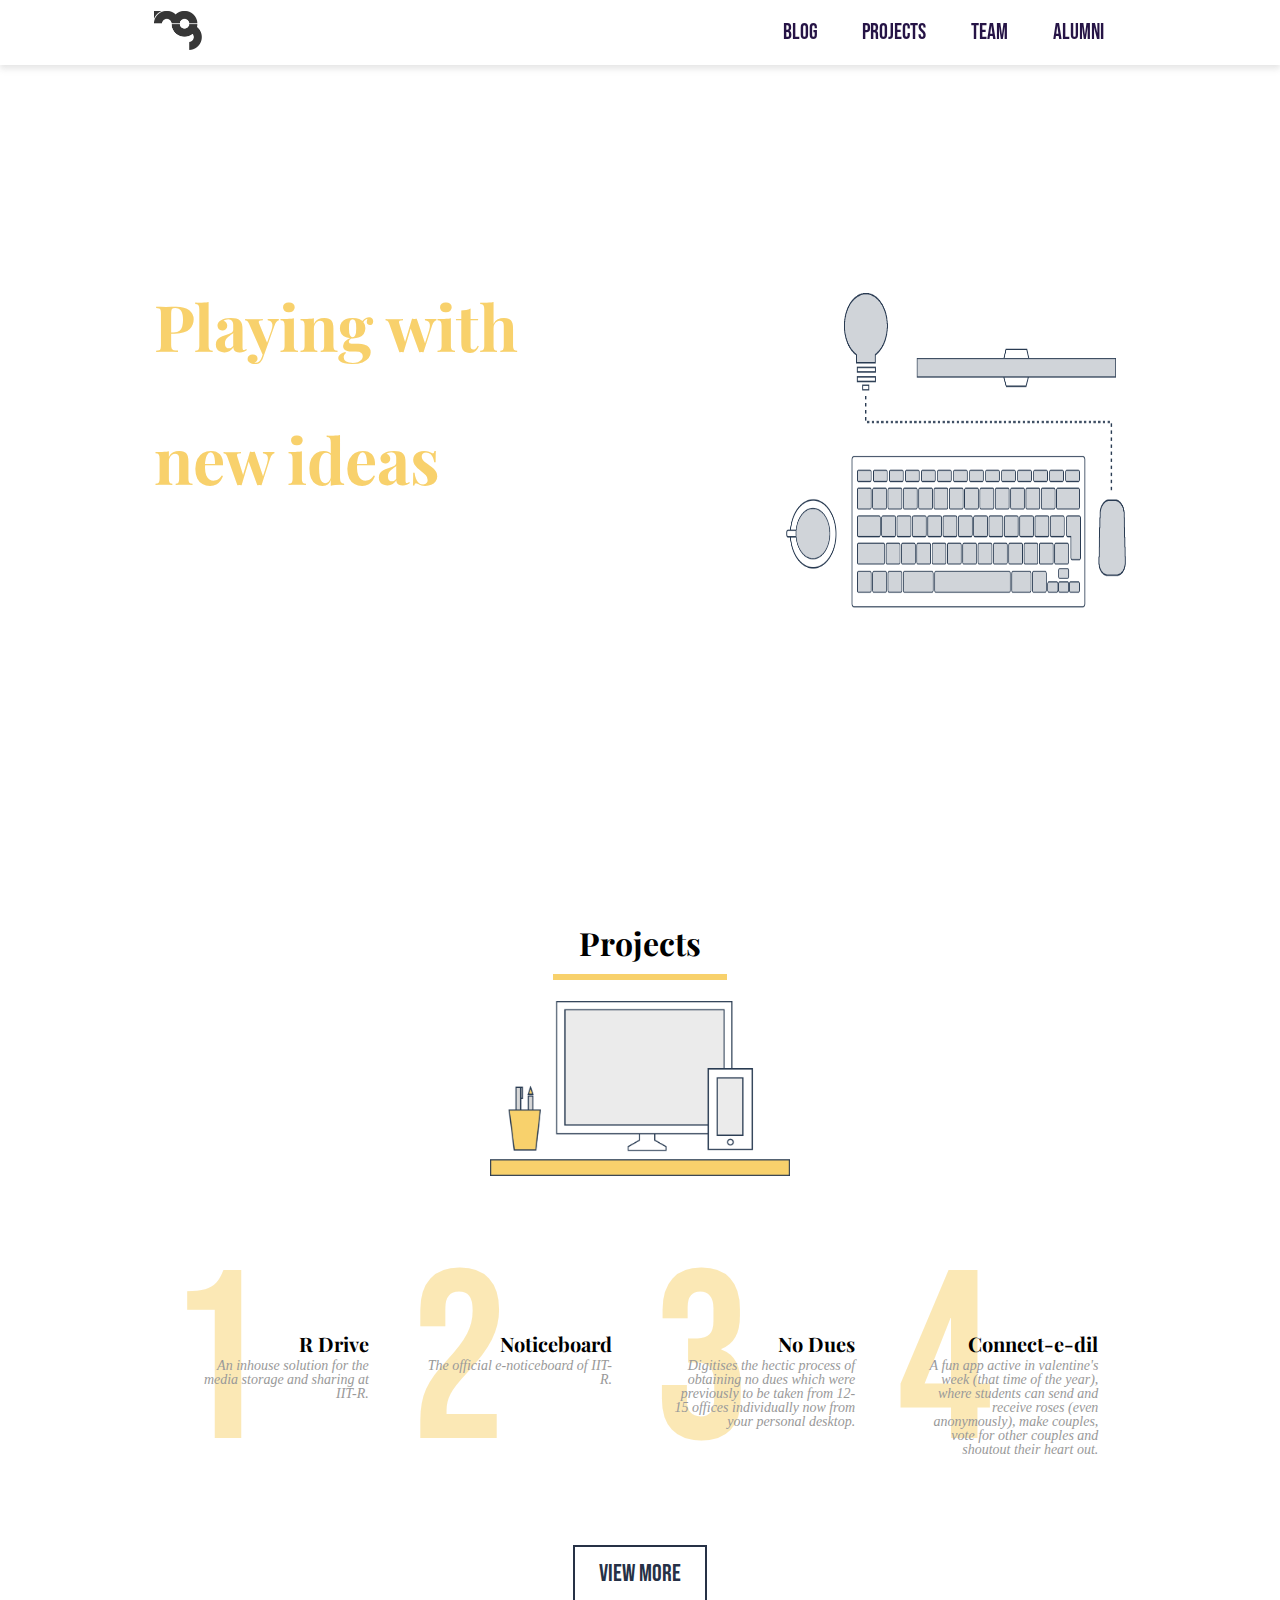
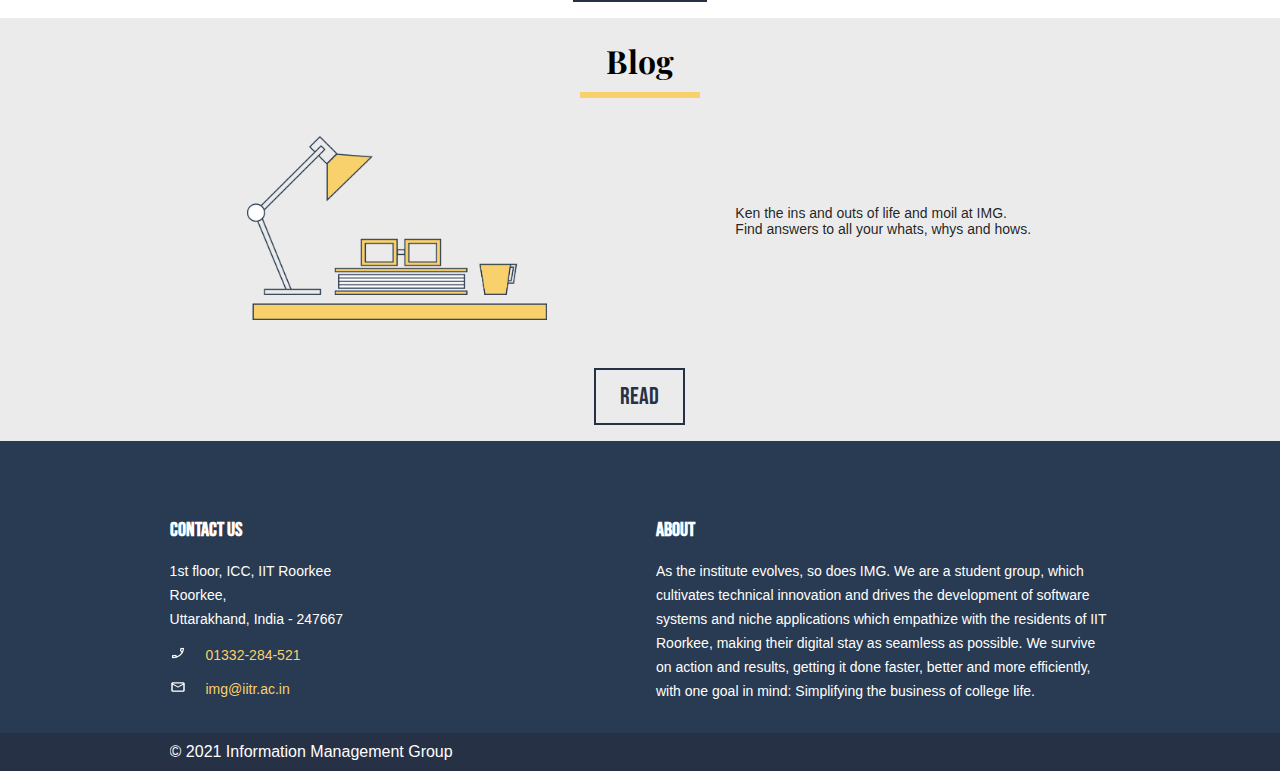
==== commit 27087d84: "footer?" ====
--- a/index.html
+++ b/index.html
@@ -177,7 +177,9 @@
 
 
     <footer class="CreditBox">
-        <div class="Credits">© 2021 Information Management Group</div>
+        <div class="creditsSystem">
+            <div class="Credits">© 2021 Information Management Group</div>
+        </div>
     </footer>
 
 
--- a/styleIndex.css
+++ b/styleIndex.css
@@ -66,7 +66,7 @@
 
 #imgLogo{
     width: 48px;
-    height: 48px;
+    height: auto;
 }
 
 .navLinks{
@@ -495,6 +495,15 @@
     width: 100%;
     background-color: #263146; 
     overflow: hidden;
+    display: flex;
+    justify-content: center;
+}
+
+.creditsSystem{
+    width:76%;
+    margin-left: 0.9em;
+    margin-right: 0.9em;
+    
 }
 
 .Credits{
@@ -505,5 +514,6 @@
     margin-right: 1em!important;
     /* align-items: center; */
     overflow: hidden;
+    /* width:76%; */
 
 }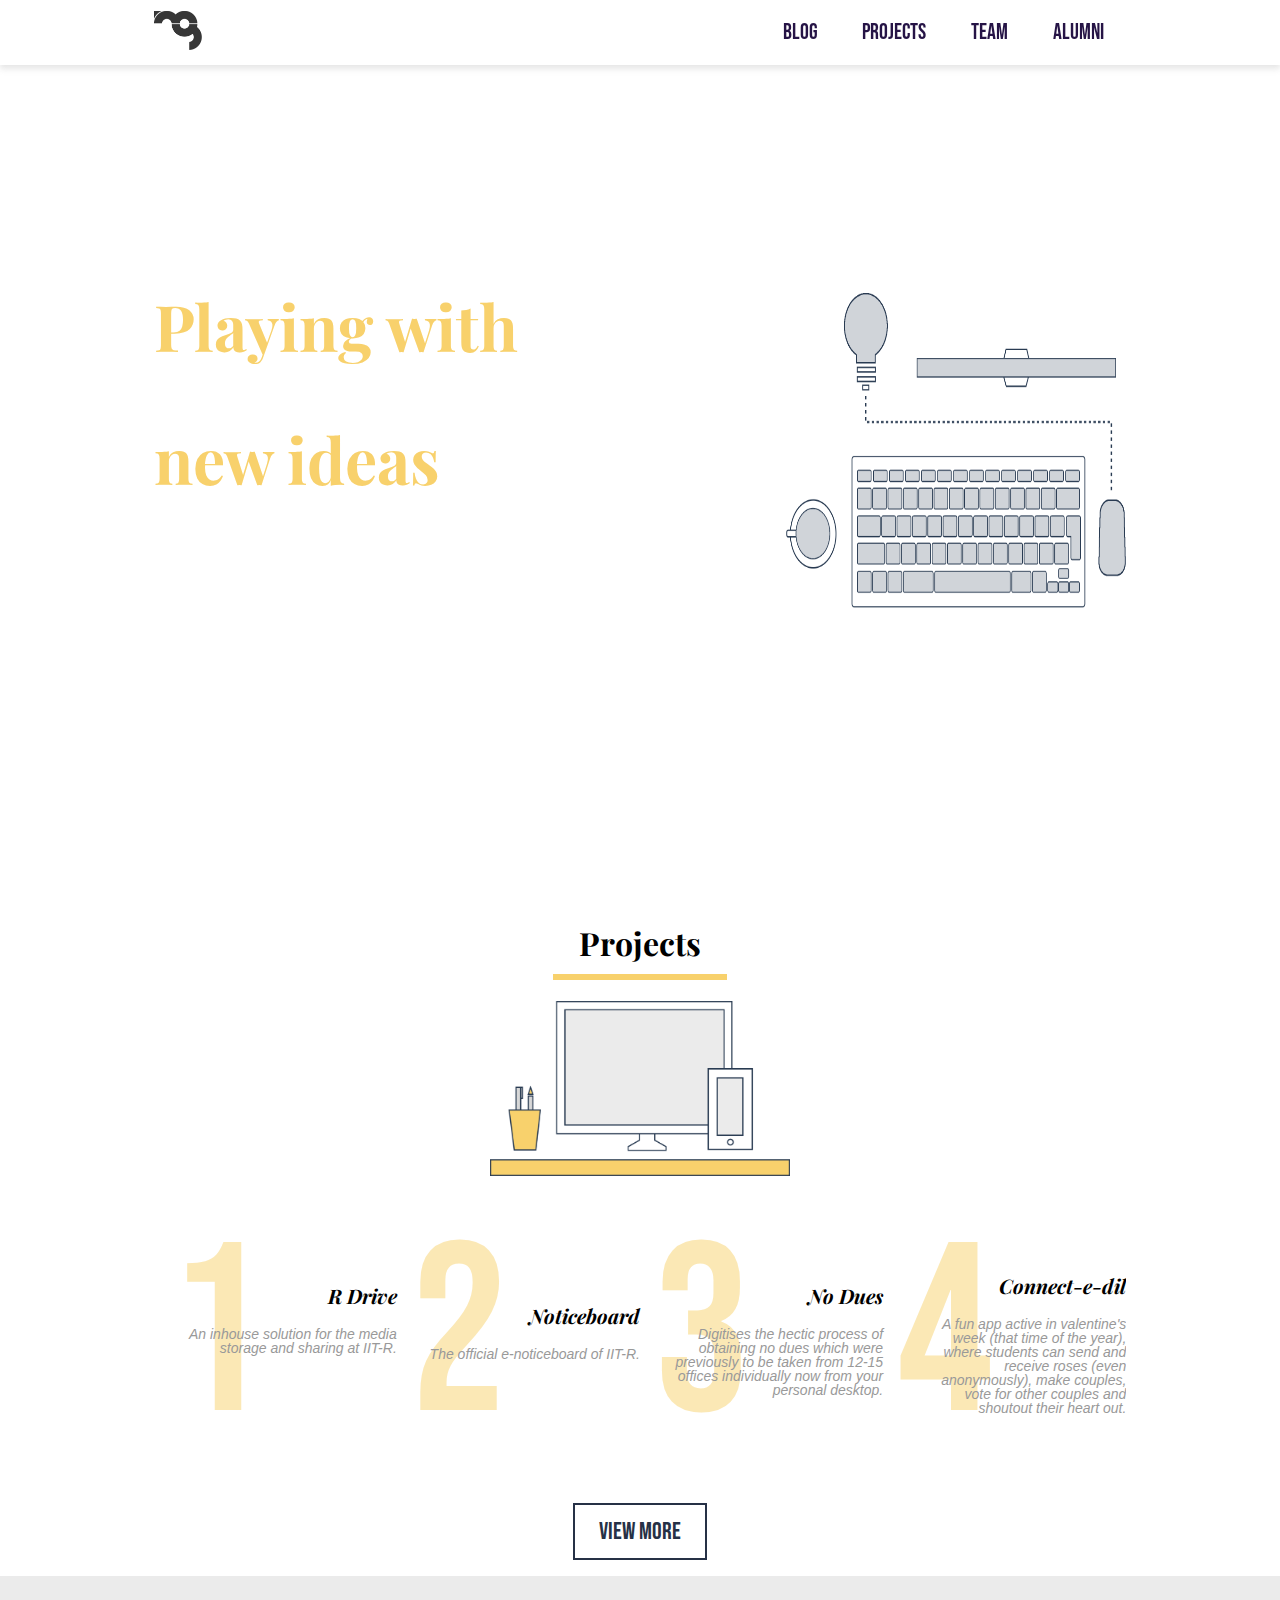
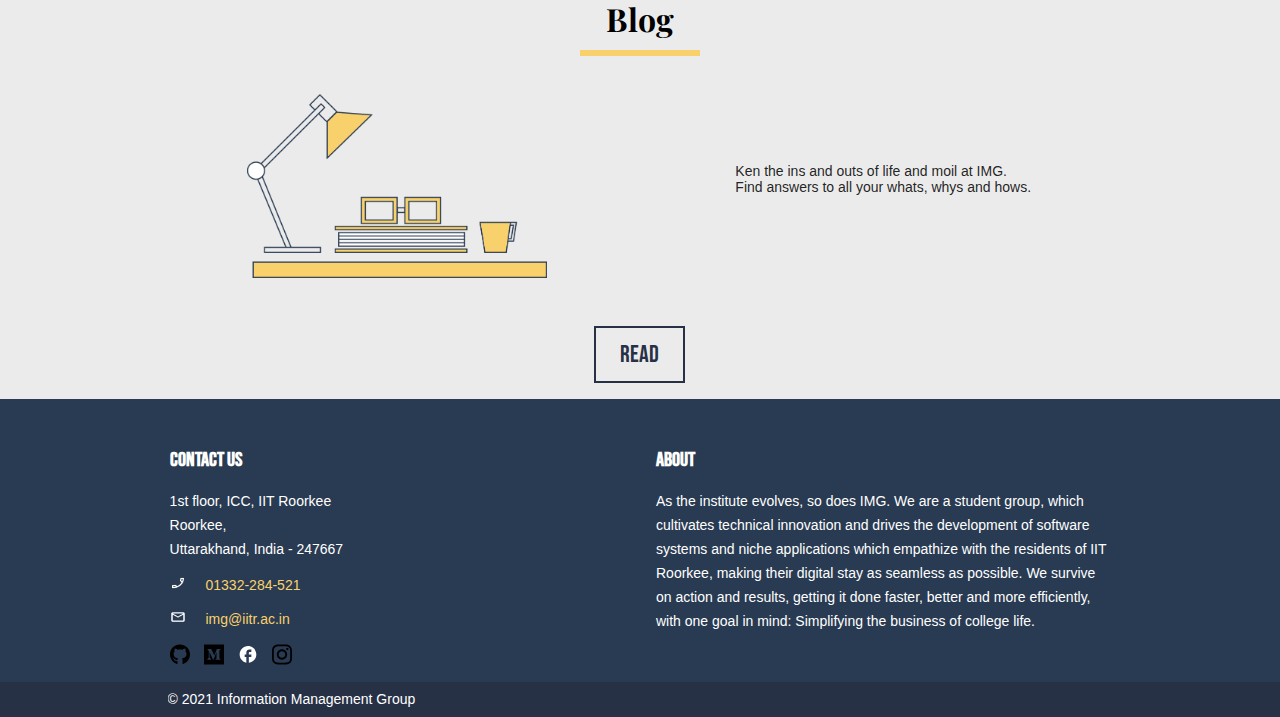
==== commit b2961f09: "link icons added. Couldn't find exact ones" ====
--- a/index.html
+++ b/index.html
@@ -63,33 +63,33 @@
                     <div class="row3">
                         <!-- <div class="boxContainer"> -->
                             <div class="box">
-                                <div class="num">1</div>
+                                <div class="num" style="height: 60px;">1</div>
                                 <div class="details">
-                                    <div class="projHead">R Drive</div>
+                                    <div class="projHead">R Drive</div><br>
                                     <div class="projCap">An inhouse solution for the media storage and sharing at IIT-R.
                                     </div>
                                 </div>
                             </div>
                             <div class="box">
-                                <div class="num">2</div>
+                                <div class="num" style="height: 80px;">2</div>
                                 <div class="details">
-                                    <div class="projHead">Noticeboard</div>
+                                    <div class="projHead">Noticeboard</div><br>
                                     <div class="projCap">The official e-noticeboard of IIT-R.</div>
                                 </div>
                             </div>
                             <div class="box">
-                                <div class="num">3</div>
+                                <div class="num" style="height: 60px;">3</div>
                                 <div class="details">
-                                    <div class="projHead">No Dues</div>
+                                    <div class="projHead">No Dues</div><br>
                                     <div class="projCap">Digitises the hectic process of obtaining no dues which were
                                         previously to be taken from 12-15 offices individually now from your personal
                                         desktop.</div>
                                 </div>
                             </div>
                             <div class="box">
-                                <div class="num">4</div>
+                                <div class="num" style="height: 50px;">4</div>
                                 <div class="details">
-                                    <div class="projHead">Connect-e-dil</div>
+                                    <div class="projHead">Connect-e-dil</div><br>
                                     <div class="projCap">A fun app active in valentine's week (that time of the year),
                                         where students can send and receive roses (even anonymously), make couples, vote
                                         for other couples and shoutout their heart out. </div>
@@ -153,7 +153,12 @@
                                 
                                 </div>
                             </div>
-                            
+                            <div class="links">
+                                <img class="linkImg" src="github-brands.svg" />
+                                <img class="linkImg" src="medium-brands.svg"  />
+                                <img class="linkImg" src="facebook_white_24dp.svg" />
+                                <img class="linkImg" src="instagram-brands.svg" />
+                            </div>
                         </div>
 
                         <div class="About">
--- a/styleIndex.css
+++ b/styleIndex.css
@@ -239,22 +239,22 @@
 }
 
 .box{
-    margin-top: 28px;
+    margin-top: 0px;
     margin-bottom: 28px;
     padding: 14px 14px 14px 14px;
     /* height: 98.6px;
     width: 253.75px; */
     display: flex;
     flex-direction: column;
-    justify-content: flex-start;
+    /* justify-content: flex-end; */
     background-color: transparent;
 }
 
 .num{
     /* line-height: 1.428em; */
     /* overflow: hidden; */
-    min-width: 100px;
-    max-height: 80px;
+    min-width: 80px;
+    /* max-height: 80px; */
     left: 0;
     height: 100%;
     font-size: 15em;
@@ -270,6 +270,11 @@
     flex-direction: column;
     background-color: transparent;
     text-align: end;
+    justify-content: center;
+    width:100%;
+    font-style: italic;
+    font-family: Arial, Helvetica, sans-serif;
+    font-size: 14px;
 }
 
 .projHead{
@@ -440,6 +445,21 @@
     justify-content: flex-start;
 }
 
+.links{
+    display: flex;
+    flex-direction: row;
+}
+
+.linkImg{
+    color: white;
+    width:20px;
+    margin-right: 14px;
+}
+
+.linkImg:hover{
+    background-color:#f8d06c;
+}
+
 .About{
     padding: 1em 1em 1em 1em;
     display: flex;
@@ -454,7 +474,7 @@
     /* line-height: 2; */
     font-family: 'Bebas Neue';
     color: white;
-    padding-top: 28px;
+    padding-top: 0px;
     height: 60px;
 }
 
@@ -514,6 +534,8 @@
     margin-right: 1em!important;
     /* align-items: center; */
     overflow: hidden;
+    font-size: 14px;
+
     /* width:76%; */
 
 }